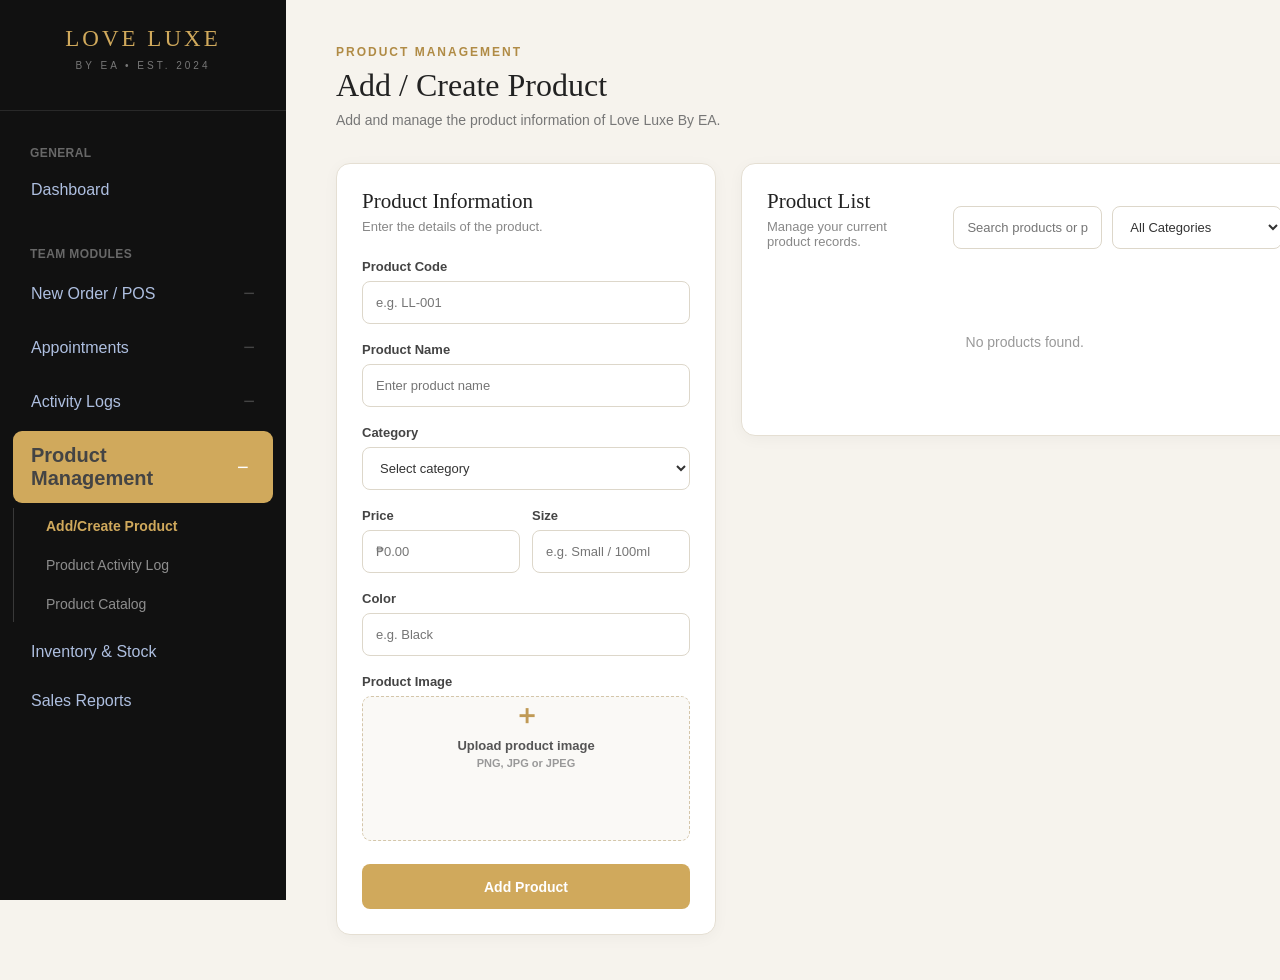
==== index.html @ 18d05ccf "Add files via upload" ====
<!DOCTYPE html>
<html lang="en">
<head>
    <meta charset="UTF-8">
    <meta name="viewport" content="width=device-width, initial-scale=1.0">
    <title>Love Luxe By EA - Product Management</title>
    <link rel="stylesheet" href="index.css">
</head>
<body>

<aside class="sidebar">

    <div class="brand">
        <h1>LOVE LUXE</h1>
        <p>BY EA • EST. 2024</p>
    </div>

    <div class="menu-title">
        GENERAL
    </div>

    <a href="#" class="nav">
        Dashboard
    </a>

    <div class="menu-title">
        TEAM MODULES
    </div>

    <a href="#" class="nav">
        New Order / POS
        <span>−</span>
    </a>

    <a href="#" class="nav">
        Appointments
        <span>−</span>
    </a>

    <a href="#" class="nav">
        Activity Logs
        <span>−</span>
    </a>

    <a href="index.html" class="nav product-parent active">

        <span>Product Management</span>

        <button
            class="menu-toggle"
            onclick="toggleProductMenu(event)"
        >
            −
        </button>

    </a>

    <div class="submenu" id="productMenu">

        <a href="index.html" class="subnav active">
            Add/Create Product
        </a>

        <a href="audit.html" class="subnav">
            Product Activity Log
        </a>

        <a href="search.html" class="subnav">
            Product Catalog
        </a>

    </div>

    <a href="#" class="nav">
        Inventory & Stock
    </a>

    <a href="#" class="nav">
        Sales Reports
    </a>

</aside>

<main class="main-content">

    <div class="page-header">

        <div>
            <p class="eyebrow">PRODUCT MANAGEMENT</p>

            <h2>Add / Create Product</h2>

            <p class="subtitle">
                Add and manage the product information of Love Luxe By EA.
            </p>
        </div>

    </div>

    <section class="content-grid">

        <div class="form-card">

            <div class="card-title">
                <h3>Product Information</h3>

                <p>
                    Enter the details of the product.
                </p>
            </div>

            <div class="form-group">

                <label for="productCode">
                    Product Code
                </label>

                <input
                    type="text"
                    id="productCode"
                    placeholder="e.g. LL-001"
                >

            </div>

            <div class="form-group">

                <label for="productName">
                    Product Name
                </label>

                <input
                    type="text"
                    id="productName"
                    placeholder="Enter product name"
                >

            </div>

            <div class="form-group">

                <label for="category">
                    Category
                </label>

                <select id="category">

                    <option value="">
                        Select category
                    </option>

                    <option value="Bags">
                        Bags
                    </option>

                    <option value="Clothing">
                        Clothing
                    </option>

                    <option value="Perfumes">
                        Perfumes
                    </option>

                    <option value="Body Care Products">
                        Body Care Products
                    </option>

                </select>

            </div>

            <div class="form-row">

                <div class="form-group">

                    <label for="price">
                        Price
                    </label>

                    <input
                        type="number"
                        id="price"
                        placeholder="₱0.00"
                    >

                </div>

                <div class="form-group">

                    <label for="size">
                        Size
                    </label>

                    <input
                        type="text"
                        id="size"
                        placeholder="e.g. Small / 100ml"
                    >

                </div>

            </div>

            <div class="form-group" id="colorGroup">

                <label for="color">
                    Color
                </label>

                <input
                    type="text"
                    id="color"
                    placeholder="e.g. Black"
                >

            </div>

            <div class="form-group">

                <label for="productImage">
                    Product Image
                </label>

                <label class="upload-box">

                    <input
                        type="file"
                        id="productImage"
                        accept="image/*"
                    >

                    <div id="uploadText">

                        <span>＋</span>

                        <p>
                            Upload product image
                        </p>

                        <small>
                            PNG, JPG or JPEG
                        </small>

                    </div>

                    <img
                        id="imagePreview"
                        alt="Product Preview"
                    >

                </label>

            </div>

            <button
                class="add-btn"
                onclick="addProduct()"
            >
                Add Product
            </button>

        </div>

        <div class="products-card">

            <div class="products-header">

                <div>

                    <h3>
                        Product List
                    </h3>

                    <p>
                        Manage your current product records.
                    </p>

                </div>

                <div class="filters">

                    <input
                        type="text"
                        id="searchInput"
                        placeholder="Search products or product code..."
                        oninput="displayProducts()"
                    >

                    <select
                        id="filterCategory"
                        onchange="displayProducts()"
                    >

                        <option value="">
                            All Categories
                        </option>

                        <option value="Bags">
                            Bags
                        </option>

                        <option value="Clothing">
                            Clothing
                        </option>

                        <option value="Perfumes">
                            Perfumes
                        </option>

                        <option value="Body Care Products">
                            Body Care Products
                        </option>

                    </select>

                </div>

            </div>

            <div id="productContainer">

                <div class="empty">
                    No products found.
                </div>

            </div>

        </div>

    </section>

</main>

<script src="script.js"></script>

</body>
</html>
---- index.css ----
* {
    box-sizing: border-box;
    margin: 0;
    padding: 0;
}

body {
    font-family: Arial, sans-serif;
    background: #f6f3ed;
    color: #222;
}


/* SIDEBAR */

.sidebar {
    position: fixed;
    left: 0;
    top: 0;

    width: 286px;
    height: 100vh;

    background: #111111;
    color: white;

    z-index: 1000;

    overflow-y: auto;
}


/* BRAND */

.brand {
    height: 111px;

    border-bottom: 1px solid #292929;

    text-align: center;

    padding-top: 26px;
}

.brand h1 {
    font-family: Georgia, serif;

    font-size: 23px;

    font-weight: 500;

    letter-spacing: 3px;

    color: #d0a95c;
}

.brand p {
    color: #777;

    font-size: 10px;

    letter-spacing: 3px;

    margin-top: 8px;
}


/* MENU TITLES */

.menu-title {
    color: #686868;

    font-size: 12px;

    font-weight: bold;

    letter-spacing: .4px;

    margin: 35px 30px 8px;
}


/* SIDEBAR LINKS */

.nav {
    display: flex;

    align-items: center;

    justify-content: space-between;

    margin: 0 13px 5px;

    padding: 13px 18px;

    border-radius: 9px;

    color: #aebfe0;

    text-decoration: none;

    font-size: 16px;

    transition: .2s;
}

.nav:hover {
    background: #1e1e1e;
}

.nav span {
    color: #444;

    font-size: 20px;
}


/* PRODUCT MANAGEMENT */

.nav.product-parent {
    display: flex;

    align-items: center;

    justify-content: space-between;
}

.nav.product-parent.active {
    background: #d0a95c;

    color: white;

    font-weight: bold;
}


/* MENU TOGGLE BUTTON */

.menu-toggle {
    border: none;

    background: transparent;

    color: inherit;

    font-size: 20px;

    cursor: pointer;

    padding: 0;

    width: 25px;

    height: 25px;
}


/* SUBMENU */

.submenu {
    margin: 2px 13px 8px 13px;

    padding-left: 17px;

    border-left: 1px solid #393939;
}

.subnav {
    display: block;

    padding: 10px 15px;

    margin-bottom: 3px;

    border-radius: 7px;

    color: #8e8e8e;

    text-decoration: none;

    font-size: 14px;

    transition: .2s;
}

.subnav:hover {
    background: #1e1e1e;

    color: #d0a95c;
}

.subnav.active {
    color: #d0a95c;

    font-weight: bold;
}


/* MAIN CONTENT */

.main-content {
    width: calc(100% - 286px);

    margin-left: 286px;

    min-height: 100vh;

    padding: 45px 50px;
}


/* PAGE HEADER */

.page-header {
    margin-bottom: 35px;
}

.eyebrow {
    color: #b08b45;

    font-size: 12px;

    font-weight: bold;

    letter-spacing: 2px;

    margin-bottom: 8px;
}

.page-header h2 {
    font-family: Georgia, serif;

    font-size: 32px;

    font-weight: 500;

    color: #222;
}

.subtitle {
    margin-top: 8px;

    color: #777;

    font-size: 14px;
}


/* CONTENT GRID */

.content-grid {
    display: grid;

    grid-template-columns: 380px 1fr;

    gap: 25px;

    align-items: start;
}


/* CARDS */

.form-card,
.products-card {
    background: white;

    border: 1px solid #e5dfd3;

    border-radius: 14px;

    padding: 25px;

    box-shadow: 0 3px 15px rgba(0, 0, 0, 0.04);
}


/* CARD TITLE */

.card-title {
    margin-bottom: 25px;
}

.card-title h3,
.products-header h3 {
    font-family: Georgia, serif;

    font-size: 21px;

    font-weight: 500;
}

.card-title p,
.products-header p {
    color: #888;

    font-size: 13px;

    margin-top: 5px;
}


/* FORM */

.form-group {
    margin-bottom: 18px;
}

.form-group label {
    display: block;

    font-size: 13px;

    font-weight: bold;

    margin-bottom: 7px;

    color: #444;
}

.form-group input,
.form-group select,
.filters input,
.filters select {
    width: 100%;

    height: 43px;

    padding: 0 13px;

    border: 1px solid #ddd7ca;

    border-radius: 8px;

    background: #fff;

    color: #333;

    outline: none;

    font-size: 13px;
}

.form-group input:focus,
.form-group select:focus,
.filters input:focus,
.filters select:focus {
    border-color: #d0a95c;
}

.form-row {
    display: grid;

    grid-template-columns: 1fr 1fr;

    gap: 12px;
}


/* UPLOAD */

.upload-box {
    height: 145px;

    border: 1.5px dashed #d4c6aa;

    border-radius: 9px;

    display: flex;

    align-items: center;

    justify-content: center;

    text-align: center;

    cursor: pointer;

    overflow: hidden;

    background: #faf9f6;
}

.upload-box input {
    display: none;
}

#uploadText span {
    font-size: 27px;

    color: #c09a55;
}

#uploadText p {
    font-size: 13px;

    font-weight: bold;

    color: #555;

    margin-top: 5px;
}

#uploadText small {
    color: #999;

    font-size: 11px;

    display: block;

    margin-top: 4px;
}

#imagePreview {
    width: 100%;

    height: 100%;

    object-fit: contain;

    display: none;
}


/* BUTTON */

.add-btn {
    width: 100%;

    height: 45px;

    border: none;

    border-radius: 8px;

    background: #d0a95c;

    color: white;

    font-size: 14px;

    font-weight: bold;

    cursor: pointer;

    margin-top: 5px;
}

.add-btn:hover {
    background: #b99148;
}


/* PRODUCTS HEADER */

.products-header {
    display: flex;

    justify-content: space-between;

    align-items: flex-end;

    gap: 20px;

    margin-bottom: 25px;
}

.filters {
    display: flex;

    gap: 10px;

    width: 430px;
}

.filters input {
    flex: 1;
}

.filters select {
    width: 170px;
}


/* PRODUCT LIST */

#productContainer {
    display: grid;

    grid-template-columns: repeat(auto-fill, minmax(240px, 1fr));

    gap: 18px;
}

.product-card {
    border: 1px solid #e7e0d4;

    border-radius: 12px;

    overflow: hidden;

    background: #fff;
}

.product-card img {
    width: 100%;

    height: 190px;

    object-fit: cover;

    background: #f4f1eb;
}

.product-info {
    padding: 17px;
}

.product-code {
    display: inline-block;

    font-size: 11px;

    color: #b08b45;

    font-weight: bold;

    letter-spacing: .5px;

    margin-bottom: 5px;
}

.product-info h3 {
    font-family: Georgia, serif;

    font-size: 18px;

    font-weight: 500;

    margin-bottom: 7px;
}

.category {
    display: inline-block;

    background: #f4eee2;

    color: #8d6c35;

    padding: 5px 8px;

    border-radius: 5px;

    font-size: 10px;

    font-weight: bold;
}

.product-details {
    color: #777;

    font-size: 12px;

    margin-top: 10px;
}

.product-bottom {
    display: flex;

    align-items: center;

    justify-content: space-between;

    margin-top: 15px;

    padding-top: 12px;

    border-top: 1px solid #eee;
}

.price {
    font-size: 16px;

    font-weight: bold;

    color: #333;
}

.actions {
    display: flex;

    gap: 5px;
}

.actions button {
    border: 1px solid #ddd;

    background: white;

    border-radius: 6px;

    padding: 6px 9px;

    font-size: 11px;

    cursor: pointer;
}

.actions button:hover {
    border-color: #d0a95c;

    color: #a17b38;
}


/* EMPTY */

.empty {
    grid-column: 1 / -1;

    text-align: center;

    padding: 60px 20px;

    color: #999;

    font-size: 14px;
}


/* RESPONSIVE */

@media (max-width: 1100px) {

    .content-grid {
        grid-template-columns: 1fr;
    }

    .form-card {
        max-width: 100%;
    }

    .products-header {
        align-items: flex-start;

        flex-direction: column;
    }

    .filters {
        width: 100%;
    }

}


@media (max-width: 700px) {

    .sidebar {
        width: 220px;
    }

    .main-content {
        width: calc(100% - 220px);

        margin-left: 220px;

        padding: 30px 20px;
    }

    .form-row {
        grid-template-columns: 1fr;
    }

    .filters {
        flex-direction: column;
    }

    .filters select {
        width: 100%;
    }

}
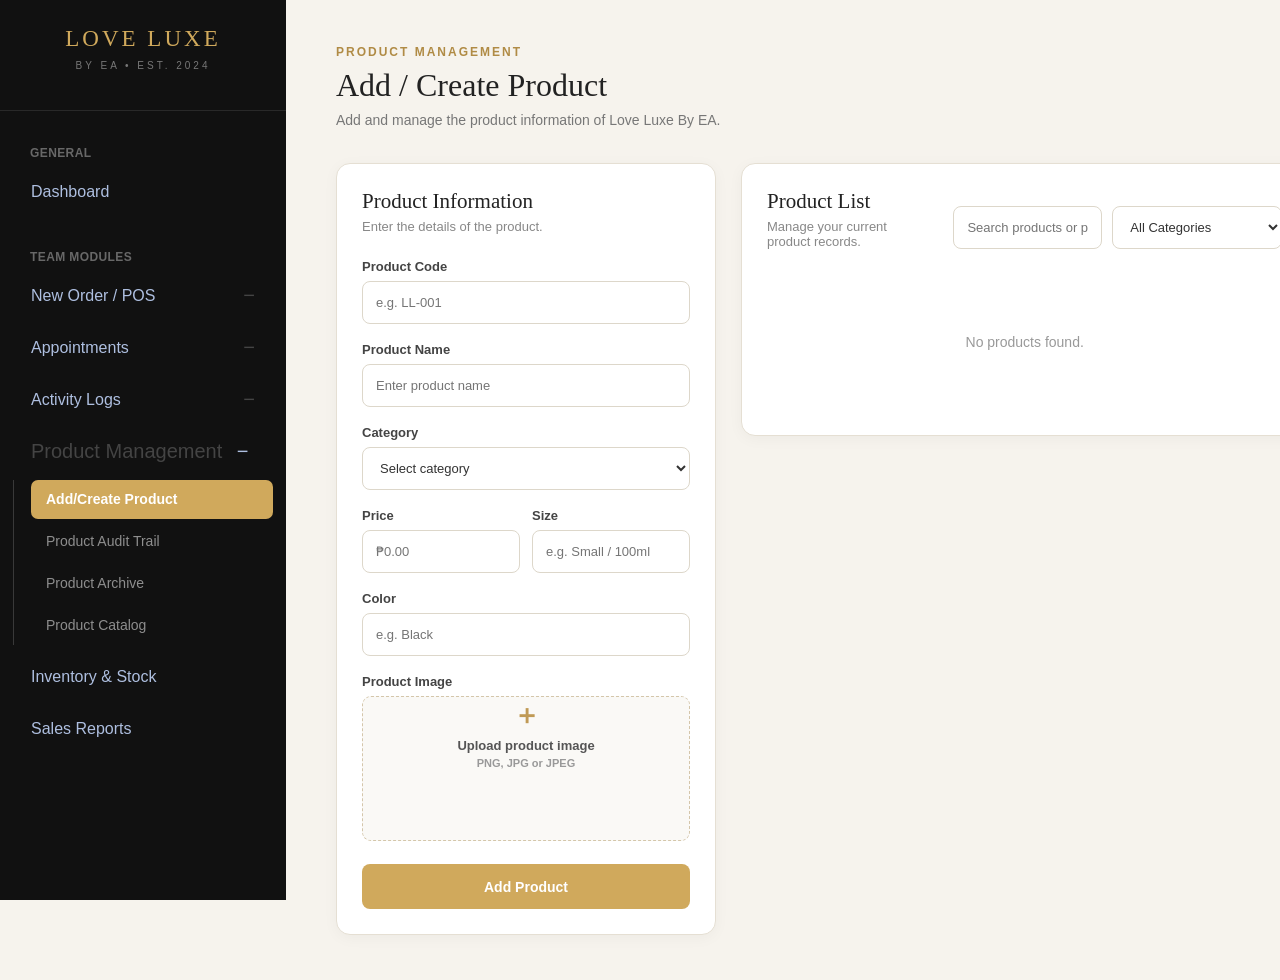
==== commit 83f39711: "Add files via upload" ====
--- a/index.html
+++ b/index.html
@@ -42,32 +42,40 @@
         <span>−</span>
     </a>
 
-    <a href="index.html" class="nav product-parent active">
-
-        <span>Product Management</span>
-
-        <button
-            class="menu-toggle"
-            onclick="toggleProductMenu(event)"
-        >
-            −
-        </button>
-
-    </a>
-
-    <div class="submenu" id="productMenu">
-
-        <a href="index.html" class="subnav active">
-            Add/Create Product
+    <div class="product-section">
+
+        <a href="index.html" class="nav product-parent" id="productParent">
+            <span>Product Management</span>
+
+            <button
+                type="button"
+                class="menu-toggle"
+                id="productToggle"
+                onclick="toggleProductMenu(event)"
+            >
+                −
+            </button>
         </a>
 
-        <a href="audit.html" class="subnav">
-            Product Activity Log
-        </a>
-
-        <a href="search.html" class="subnav">
-            Product Catalog
-        </a>
+        <div class="submenu" id="productMenu">
+
+            <a href="index.html" class="subnav" data-page="index.html">
+                Add/Create Product
+            </a>
+
+            <a href="audit.html" class="subnav" data-page="audit.html">
+                Product Audit Trail
+            </a>
+
+            <a href="archive.html" class="subnav" data-page="archive.html">
+                Product Archive
+            </a>
+
+            <a href="search.html" class="subnav" data-page="search.html">
+                Product Catalog
+            </a>
+
+        </div>
 
     </div>
 
--- a/index.css
+++ b/index.css
@@ -10,98 +10,61 @@
     color: #222;
 }
 
-
-/* SIDEBAR */
-
 .sidebar {
     position: fixed;
     left: 0;
     top: 0;
-
     width: 286px;
     height: 100vh;
-
     background: #111111;
     color: white;
-
     z-index: 1000;
-
     overflow-y: auto;
 }
-
-
-/* BRAND */
 
 .brand {
     height: 111px;
-
     border-bottom: 1px solid #292929;
-
     text-align: center;
-
     padding-top: 26px;
 }
 
 .brand h1 {
     font-family: Georgia, serif;
-
     font-size: 23px;
-
     font-weight: 500;
-
     letter-spacing: 3px;
-
     color: #d0a95c;
 }
 
 .brand p {
     color: #777;
-
     font-size: 10px;
-
     letter-spacing: 3px;
-
     margin-top: 8px;
 }
-
-
-/* MENU TITLES */
 
 .menu-title {
     color: #686868;
-
     font-size: 12px;
-
-    font-weight: bold;
-
+    font-weight: bold;
     letter-spacing: .4px;
-
     margin: 35px 30px 8px;
 }
 
-
-/* SIDEBAR LINKS */
-
 .nav {
     display: flex;
-
     align-items: center;
-
     justify-content: space-between;
-
     margin: 0 13px 5px;
-
     padding: 13px 18px;
-
+    min-height: 47px;
     border-radius: 9px;
-
     color: #aebfe0;
-
     text-decoration: none;
-
     font-size: 16px;
-
-    transition: .2s;
+    line-height: 21px;
+    transition: background .2s, color .2s;
 }
 
 .nav:hover {
@@ -110,106 +73,90 @@
 
 .nav span {
     color: #444;
-
     font-size: 20px;
 }
 
-
-/* PRODUCT MANAGEMENT */
+.product-section {
+    width: 100%;
+}
 
 .nav.product-parent {
-    display: flex;
-
+    width: calc(100% - 26px);
+    height: 47px;
+    display: flex;
     align-items: center;
-
     justify-content: space-between;
+    color: #aebfe0;
+    font-weight: normal;
+}
+
+.nav.product-parent:hover {
+    background: #1e1e1e;
+    color: #aebfe0;
 }
 
 .nav.product-parent.active {
     background: #d0a95c;
-
     color: white;
-
-    font-weight: bold;
-}
-
-
-/* MENU TOGGLE BUTTON */
+    font-weight: bold;
+}
 
 .menu-toggle {
+    flex: 0 0 25px;
+    width: 25px;
+    height: 25px;
+    min-width: 25px;
+    min-height: 25px;
+    margin: 0;
+    padding: 0;
     border: none;
-
     background: transparent;
-
     color: inherit;
-
     font-size: 20px;
-
+    line-height: 25px;
     cursor: pointer;
-
-    padding: 0;
-
-    width: 25px;
-
-    height: 25px;
-}
-
-
-/* SUBMENU */
+}
 
 .submenu {
-    margin: 2px 13px 8px 13px;
-
+    margin: 2px 13px 8px;
     padding-left: 17px;
-
     border-left: 1px solid #393939;
 }
 
 .subnav {
-    display: block;
-
+    display: flex;
+    align-items: center;
+    width: 100%;
+    height: 39px;
+    min-height: 39px;
     padding: 10px 15px;
-
     margin-bottom: 3px;
-
     border-radius: 7px;
-
     color: #8e8e8e;
-
     text-decoration: none;
-
     font-size: 14px;
-
-    transition: .2s;
+    line-height: 19px;
+    font-weight: normal;
+    transition: background .2s, color .2s;
 }
 
 .subnav:hover {
     background: #1e1e1e;
-
     color: #d0a95c;
 }
 
 .subnav.active {
-    color: #d0a95c;
-
-    font-weight: bold;
-}
-
-
-/* MAIN CONTENT */
+    background: #d0a95c;
+    color: white;
+    font-weight: bold;
+}
 
 .main-content {
     width: calc(100% - 286px);
-
     margin-left: 286px;
-
     min-height: 100vh;
-
     padding: 45px 50px;
 }
-
-
-/* PAGE HEADER */
 
 .page-header {
     margin-bottom: 35px;
@@ -217,65 +164,40 @@
 
 .eyebrow {
     color: #b08b45;
-
     font-size: 12px;
-
-    font-weight: bold;
-
+    font-weight: bold;
     letter-spacing: 2px;
-
     margin-bottom: 8px;
 }
 
 .page-header h2 {
     font-family: Georgia, serif;
-
     font-size: 32px;
-
     font-weight: 500;
-
     color: #222;
 }
 
 .subtitle {
     margin-top: 8px;
-
     color: #777;
-
     font-size: 14px;
 }
-
-
-/* CONTENT GRID */
 
 .content-grid {
     display: grid;
-
     grid-template-columns: 380px 1fr;
-
     gap: 25px;
-
     align-items: start;
 }
-
-
-/* CARDS */
 
 .form-card,
 .products-card {
     background: white;
-
     border: 1px solid #e5dfd3;
-
     border-radius: 14px;
-
     padding: 25px;
-
     box-shadow: 0 3px 15px rgba(0, 0, 0, 0.04);
 }
-
-
-/* CARD TITLE */
 
 .card-title {
     margin-bottom: 25px;
@@ -284,23 +206,16 @@
 .card-title h3,
 .products-header h3 {
     font-family: Georgia, serif;
-
     font-size: 21px;
-
     font-weight: 500;
 }
 
 .card-title p,
 .products-header p {
     color: #888;
-
     font-size: 13px;
-
     margin-top: 5px;
 }
-
-
-/* FORM */
 
 .form-group {
     margin-bottom: 18px;
@@ -308,13 +223,9 @@
 
 .form-group label {
     display: block;
-
     font-size: 13px;
-
-    font-weight: bold;
-
+    font-weight: bold;
     margin-bottom: 7px;
-
     color: #444;
 }
 
@@ -323,21 +234,13 @@
 .filters input,
 .filters select {
     width: 100%;
-
     height: 43px;
-
     padding: 0 13px;
-
     border: 1px solid #ddd7ca;
-
     border-radius: 8px;
-
     background: #fff;
-
     color: #333;
-
     outline: none;
-
     font-size: 13px;
 }
 
@@ -350,34 +253,20 @@
 
 .form-row {
     display: grid;
-
     grid-template-columns: 1fr 1fr;
-
     gap: 12px;
 }
-
-
-/* UPLOAD */
 
 .upload-box {
     height: 145px;
-
     border: 1.5px dashed #d4c6aa;
-
     border-radius: 9px;
-
-    display: flex;
-
+    display: flex;
     align-items: center;
-
     justify-content: center;
-
     text-align: center;
-
     cursor: pointer;
-
     overflow: hidden;
-
     background: #faf9f6;
 }
 
@@ -387,62 +276,40 @@
 
 #uploadText span {
     font-size: 27px;
-
     color: #c09a55;
 }
 
 #uploadText p {
     font-size: 13px;
-
-    font-weight: bold;
-
+    font-weight: bold;
     color: #555;
-
     margin-top: 5px;
 }
 
 #uploadText small {
     color: #999;
-
     font-size: 11px;
-
     display: block;
-
     margin-top: 4px;
 }
 
 #imagePreview {
     width: 100%;
-
     height: 100%;
-
     object-fit: contain;
-
     display: none;
 }
 
-
-/* BUTTON */
-
 .add-btn {
     width: 100%;
-
     height: 45px;
-
     border: none;
-
     border-radius: 8px;
-
     background: #d0a95c;
-
     color: white;
-
     font-size: 14px;
-
-    font-weight: bold;
-
+    font-weight: bold;
     cursor: pointer;
-
     margin-top: 5px;
 }
 
@@ -450,26 +317,17 @@
     background: #b99148;
 }
 
-
-/* PRODUCTS HEADER */
-
 .products-header {
     display: flex;
-
     justify-content: space-between;
-
     align-items: flex-end;
-
     gap: 20px;
-
     margin-bottom: 25px;
 }
 
 .filters {
     display: flex;
-
     gap: 10px;
-
     width: 430px;
 }
 
@@ -481,34 +339,23 @@
     width: 170px;
 }
 
-
-/* PRODUCT LIST */
-
 #productContainer {
     display: grid;
-
     grid-template-columns: repeat(auto-fill, minmax(240px, 1fr));
-
     gap: 18px;
 }
 
 .product-card {
     border: 1px solid #e7e0d4;
-
     border-radius: 12px;
-
     overflow: hidden;
-
     background: #fff;
 }
 
 .product-card img {
     width: 100%;
-
     height: 190px;
-
     object-fit: cover;
-
     background: #f4f1eb;
 }
 
@@ -518,120 +365,79 @@
 
 .product-code {
     display: inline-block;
-
     font-size: 11px;
-
     color: #b08b45;
-
-    font-weight: bold;
-
+    font-weight: bold;
     letter-spacing: .5px;
-
     margin-bottom: 5px;
 }
 
 .product-info h3 {
     font-family: Georgia, serif;
-
     font-size: 18px;
-
     font-weight: 500;
-
     margin-bottom: 7px;
 }
 
 .category {
     display: inline-block;
-
     background: #f4eee2;
-
     color: #8d6c35;
-
     padding: 5px 8px;
-
     border-radius: 5px;
-
     font-size: 10px;
-
     font-weight: bold;
 }
 
 .product-details {
     color: #777;
-
     font-size: 12px;
-
     margin-top: 10px;
 }
 
 .product-bottom {
     display: flex;
-
     align-items: center;
-
     justify-content: space-between;
-
     margin-top: 15px;
-
     padding-top: 12px;
-
     border-top: 1px solid #eee;
 }
 
 .price {
     font-size: 16px;
-
-    font-weight: bold;
-
+    font-weight: bold;
     color: #333;
 }
 
 .actions {
     display: flex;
-
     gap: 5px;
 }
 
 .actions button {
     border: 1px solid #ddd;
-
     background: white;
-
     border-radius: 6px;
-
     padding: 6px 9px;
-
     font-size: 11px;
-
     cursor: pointer;
 }
 
 .actions button:hover {
     border-color: #d0a95c;
-
     color: #a17b38;
 }
-
-
-/* EMPTY */
 
 .empty {
     grid-column: 1 / -1;
-
     text-align: center;
-
     padding: 60px 20px;
-
     color: #999;
-
     font-size: 14px;
 }
 
-
-/* RESPONSIVE */
-
 @media (max-width: 1100px) {
-
     .content-grid {
         grid-template-columns: 1fr;
     }
@@ -642,28 +448,22 @@
 
     .products-header {
         align-items: flex-start;
-
         flex-direction: column;
     }
 
     .filters {
         width: 100%;
     }
-
-}
-
+}
 
 @media (max-width: 700px) {
-
     .sidebar {
         width: 220px;
     }
 
     .main-content {
         width: calc(100% - 220px);
-
         margin-left: 220px;
-
         padding: 30px 20px;
     }
 
@@ -678,5 +478,4 @@
     .filters select {
         width: 100%;
     }
-
 }
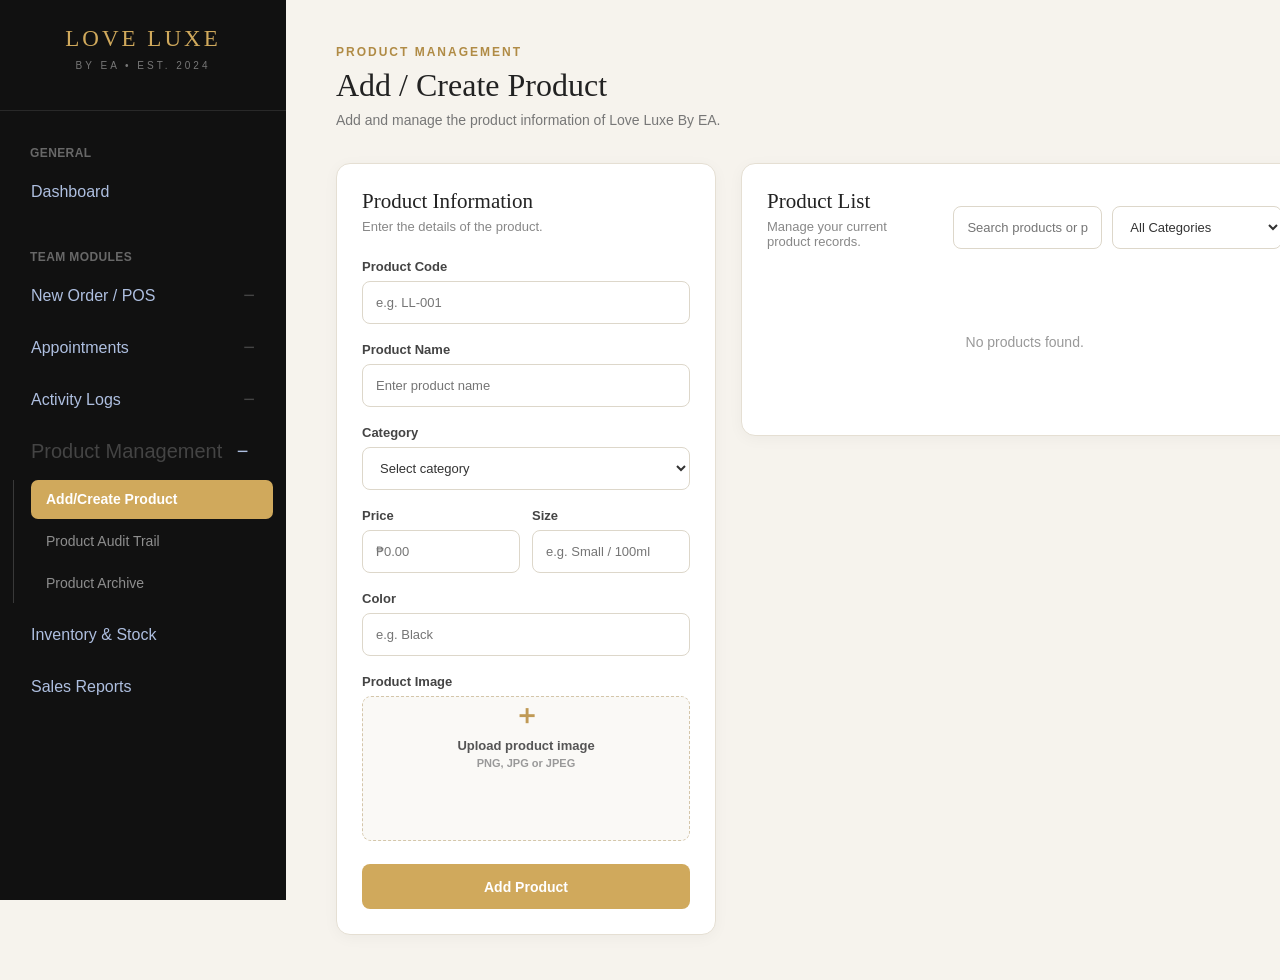
==== commit ca16d6e0: "Fix HTML structure and formatting issues" ====
--- a/index.html
+++ b/index.html
@@ -71,10 +71,6 @@
                 Product Archive
             </a>
 
-            <a href="search.html" class="subnav" data-page="search.html">
-                Product Catalog
-            </a>
-
         </div>
 
     </div>
@@ -342,4 +338,4 @@
 <script src="script.js"></script>
 
 </body>
-</html>+</html>
